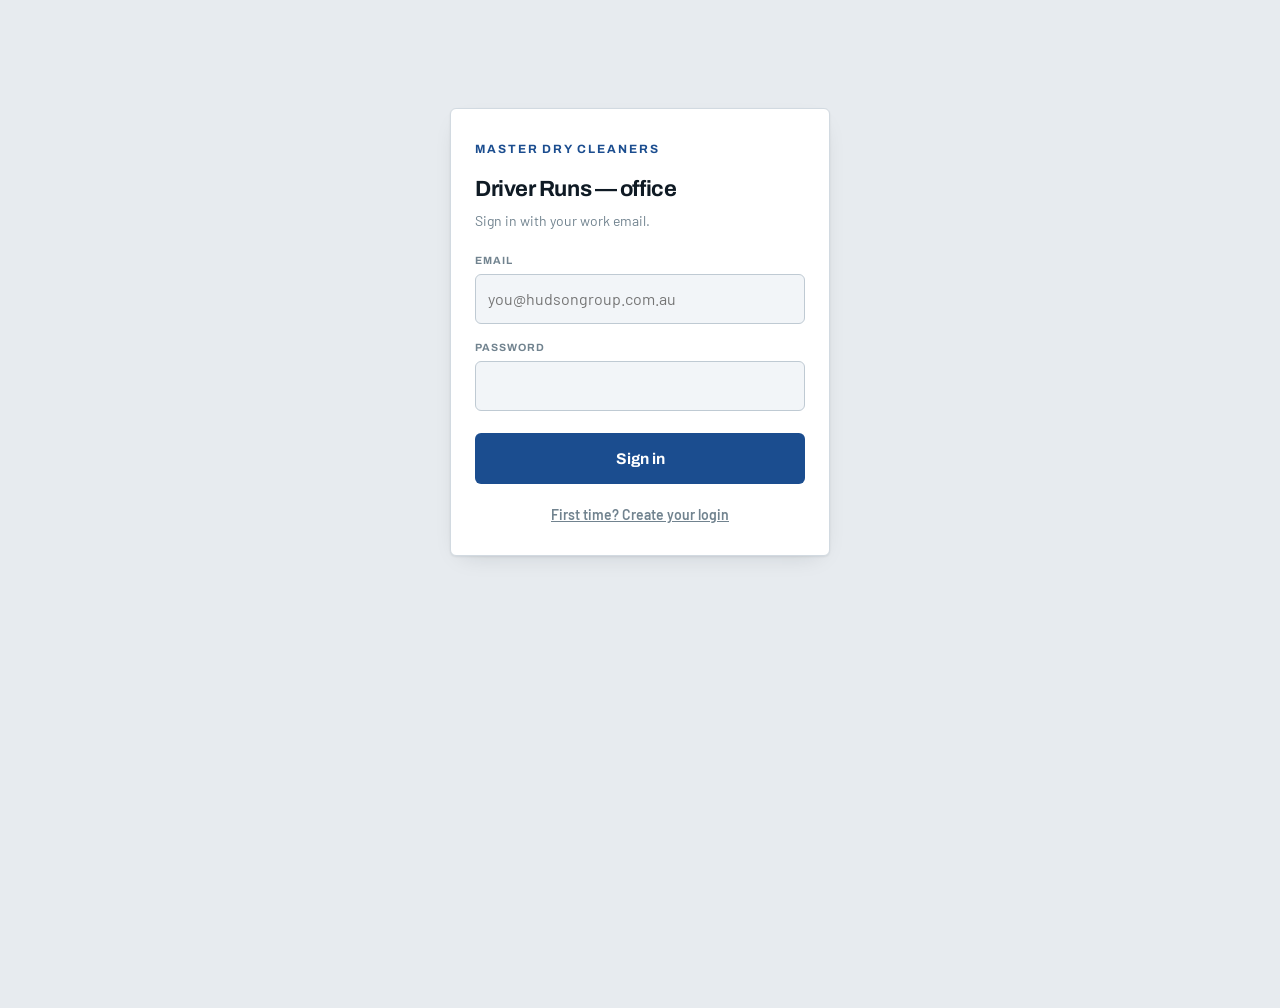
==== admin/index.html @ 6a35dcfd "Admin side: today board, customers, vans register and fine lookup Three office screens behind a Supa" ====
<!doctype html>
<html lang="en-AU">
<head>
<meta charset="utf-8">
<meta name="viewport" content="width=device-width, initial-scale=1">
<meta name="theme-color" content="#1B4D8F">
<title>Today — Driver Runs office</title>
<link rel="preconnect" href="https://fonts.googleapis.com">
<link rel="preconnect" href="https://fonts.gstatic.com" crossorigin>
<link rel="stylesheet" href="https://fonts.googleapis.com/css2?family=Archivo:wght@600;700&family=Barlow:wght@400;500;600;700&display=swap">
<link rel="stylesheet" href="../assets/app.css">
<link rel="stylesheet" href="../assets/admin.css">
</head>
<body class="admin">
<div id="root"></div>

<script type="module">
import { auth, signIn, db, esc, hhmm, clock, longDate, todayISO, nav, wireNav, mountLogin }
  from '../assets/admin.js';

const root = document.getElementById('root');
const REASONS = { nobody_home:'Nobody home', nothing_ready:'Nothing ready', other:'Something else' };
let date = new URLSearchParams(location.search).get('date') || todayISO();
let error = '';
let poll = null;

/* ── login ───────────────────────────────────────────────────────────────── */

function renderLogin() { mountLogin(root, boot); }

/* ── today ───────────────────────────────────────────────────────────────── */

async function loadBoard() {
  const runs = await db(
    `run_days?service_date=eq.${date}` +
    `&select=id,status,started_at,completed_at,cancel_reason,` +
    `routes(name,start_time),drivers(display_name),` +
    `run_stops(id,status,tickable,kind,customer_name,label,issue_reason,issue_note,marked_at)` +
    `&order=service_date.asc`);

  const logs = await db(
    `vehicle_logs?service_date=eq.${date}` +
    `&select=id,failed,skipped,skip_reason,answers,odometer_start,` +
    `vehicles(label,rego),drivers(display_name)`);

  const vans = await db(
    `vehicles?is_active=eq.true&select=id,label,rego,odometer,service_due_km,service_due_date,rego_expiry&order=label.asc`);

  return { runs, logs, vans };
}

function issuesFrom(runs) {
  const out = [];
  runs.forEach(r => (r.run_stops || []).forEach(s => {
    if (s.status === 'issue') out.push({
      name: s.customer_name || s.label,
      reason: REASONS[s.issue_reason] || 'Issue',
      note: s.issue_note,
      at: s.marked_at,
      who: r.drivers && r.drivers.display_name
    });
  }));
  return out.sort((a, b) => String(a.at).localeCompare(String(b.at)));
}

function vanFlags(vans, logs) {
  const out = [];
  vans.forEach(v => {
    if (v.service_due_km != null && v.odometer != null && v.service_due_km - v.odometer <= 500)
      out.push(`${v.label} (${v.rego}) — service due in ${(v.service_due_km - v.odometer).toLocaleString('en-AU')} km`);
    if (v.service_due_date) {
      const days = Math.round((new Date(v.service_due_date) - new Date(date)) / 86400000);
      if (days <= 14) out.push(`${v.label} (${v.rego}) — service due ${days < 0 ? Math.abs(days) + ' days ago' : 'in ' + days + ' days'}`);
    }
    if (v.rego_expiry) {
      const days = Math.round((new Date(v.rego_expiry) - new Date(date)) / 86400000);
      if (days <= 30) out.push(`${v.label} (${v.rego}) — rego ${days < 0 ? 'expired' : 'expires in ' + days + ' days'}`);
    }
  });
  logs.filter(l => l.failed).forEach(l => {
    const bad = (l.answers || []).filter(a => a.ok === false)
      .map(a => `${a.label}${a.note ? ' — ' + a.note : ''}`).join('; ');
    out.push(`${l.vehicles ? l.vehicles.label : 'Van'} failed the pre-start check (${l.drivers ? l.drivers.display_name : '?'}): ${bad}`);
  });
  logs.filter(l => l.skipped).forEach(l => {
    out.push(`${l.drivers ? l.drivers.display_name : 'A driver'} skipped the pre-start check — “${l.skip_reason}”`);
  });
  return out;
}

function renderBoard(d) {
  const issues = issuesFrom(d.runs);
  const flags = vanFlags(d.vans, d.logs);

  root.innerHTML = `
    ${nav('index.html')}
    <div class="wrap">
      <div class="panel">
        <header>
          <div><h2>Today</h2>
            <span class="when">${longDate(date)} &middot; refreshes every 30 seconds</span></div>
          <div class="datectl">
            <input type="date" id="date" value="${date}">
            <button class="btn" id="jump">Go</button>
          </div>
        </header>

        ${issues.length ? `<div class="alert"><h3>Needs a phone call</h3><ul>
          ${issues.map(i => `<li>
            <b>${esc(i.name)}</b> <span class="rsn">${esc(i.reason)}</span>
            <span class="t">${clock(i.at)}${i.who ? ' &middot; ' + esc(i.who) : ''}</span>
            ${i.note ? `<span class="nt">&ldquo;${esc(i.note)}&rdquo;</span>` : ''}
          </li>`).join('')}
        </ul></div>` : ''}

        ${flags.length ? `<div class="amber"><strong>Vans</strong>
          <ul>${flags.map(f => `<li>${esc(f)}</li>`).join('')}</ul></div>` : ''}

        ${d.runs.length ? `<div class="board">
          ${d.runs.map(r => {
            const stops = (r.run_stops || []).filter(s => s.tickable && s.status !== 'skipped');
            const done = stops.filter(s => s.status === 'done').length;
            const iss  = stops.filter(s => s.status === 'issue').length;
            const togo = stops.filter(s => s.status === 'pending').length;
            const last = stops.filter(s => s.marked_at).sort((a,b) => String(b.marked_at).localeCompare(String(a.marked_at)))[0];
            const log  = d.logs.find(l => l.drivers && r.drivers && l.drivers.display_name === r.drivers.display_name);
            const pct  = stops.length ? ((done + iss) / stops.length * 100).toFixed(1) : 0;
            return `<div class="col">
              <h3>${esc(r.routes ? r.routes.name : 'Route')}</h3>
              <p class="drv">${esc(r.drivers ? r.drivers.display_name : 'No driver assigned')}${
                r.routes && r.routes.start_time ? ' &middot; ' + hhmm(r.routes.start_time) + ' start' : ''}${
                log && log.vehicles ? ' &middot; ' + esc(log.vehicles.rego) : ''}</p>
              <div class="bar"><i style="width:${pct}%"></i></div>
              <div class="cnt">
                <div class="g ${done ? '' : 'zero'}"><b class="num">${done}</b>done</div>
                <div class="r ${iss ? '' : 'zero'}"><b class="num">${iss}</b>issue</div>
                <div class="${togo ? '' : 'zero'}"><b class="num">${togo}</b>to go</div>
              </div>
              <p class="last">${
                r.status === 'cancelled' ? 'Cancelled — ' + esc(r.cancel_reason || 'no run')
                : r.status === 'complete' ? 'Finished ' + clock(r.completed_at)
                : last ? 'Last tick ' + clock(last.marked_at) + ' — ' + esc(last.customer_name || last.label)
                : 'Not started'}</p>
            </div>`;
          }).join('')}
        </div>` : `<div class="empty">No runs generated for ${longDate(date)} yet.<br>
          They build themselves the moment a driver opens the app.</div>`}
      </div>
    </div>`;

  wireNav();
  root.querySelector('#jump').addEventListener('click', () => {
    date = root.querySelector('#date').value || todayISO();
    history.replaceState(null, '', `?date=${date}`);
    refresh();
  });
}

async function refresh() {
  try { renderBoard(await loadBoard()); }
  catch (err) {
    if (/Signed out/.test(err.message)) return renderLogin();
    root.innerHTML = `${nav('index.html')}<div class="wrap"><div class="panel">
      <div class="empty">${esc(err.message)}</div></div></div>`;
    wireNav();
  }
}

function boot() {
  if (!auth.token) return renderLogin();
  refresh();
  clearInterval(poll);
  poll = setInterval(() => { if (!document.hidden) refresh(); }, 30000);
}

boot();
</script>
</body>
</html>
---- assets/app.css ----
/* MDC Driver Runs — one stylesheet, mobile first.
   Workwear register: cool grey-blue neutrals, a laundry-marker blue accent,
   and semantic green/amber kept strictly for status. */

:root{
  --ground:#E7EBEF; --surface:#FFFFFF; --surface-2:#F2F5F8; --surface-3:#E9EEF2;
  --ink:#0F1A24; --ink-2:#42535F; --ink-3:#71838F;
  --line:#D2DAE1; --line-2:#BFCAD3;
  --accent:#1B4D8F; --accent-ink:#FFFFFF; --accent-soft:#E2ECF8; --accent-line:#A9C4E4;
  --done:#1B6E45; --done-ink:#FFFFFF; --done-soft:#DEF0E6;
  --issue:#A8460B; --issue-ink:#FFFFFF; --issue-soft:#FAE7D8; --issue-line:#E3B187;
  --flag:#7E5A0E; --flag-soft:#FAF1D8; --flag-line:#E0C173;
  --shadow:0 1px 2px rgba(15,26,36,.08), 0 8px 24px -12px rgba(15,26,36,.18);
  --r:6px;
}
@media (prefers-color-scheme:dark){
  :root:not([data-theme="light"]){
    --ground:#0A1118; --surface:#141F29; --surface-2:#1B2831; --surface-3:#22303B;
    --ink:#E9EFF4; --ink-2:#A2B3C0; --ink-3:#7A8C9A;
    --line:#26343F; --line-2:#33444F;
    --accent:#66A3E2; --accent-ink:#0A1118; --accent-soft:#15263A; --accent-line:#2C4A66;
    --done:#5CC191; --done-ink:#08150E; --done-soft:#11291F;
    --issue:#E68A4E; --issue-ink:#1A0D05; --issue-soft:#2A1A10; --issue-line:#6A3D1C;
    --flag:#E3BF6E; --flag-soft:#252009; --flag-line:#4E4120;
    --shadow:0 1px 2px rgba(0,0,0,.4), 0 8px 24px -12px rgba(0,0,0,.7);
  }
}
:root[data-theme="dark"]{
  --ground:#0A1118; --surface:#141F29; --surface-2:#1B2831; --surface-3:#22303B;
  --ink:#E9EFF4; --ink-2:#A2B3C0; --ink-3:#7A8C9A;
  --line:#26343F; --line-2:#33444F;
  --accent:#66A3E2; --accent-ink:#0A1118; --accent-soft:#15263A; --accent-line:#2C4A66;
  --done:#5CC191; --done-ink:#08150E; --done-soft:#11291F;
  --issue:#E68A4E; --issue-ink:#1A0D05; --issue-soft:#2A1A10; --issue-line:#6A3D1C;
  --flag:#E3BF6E; --flag-soft:#252009; --flag-line:#4E4120;
  --shadow:0 1px 2px rgba(0,0,0,.4), 0 8px 24px -12px rgba(0,0,0,.7);
}

*{box-sizing:border-box}
html,body{height:100%}
body{
  margin:0; background:var(--ground); color:var(--ink);
  font-family:"Barlow",system-ui,-apple-system,"Segoe UI",sans-serif;
  font-size:16px; line-height:1.5; -webkit-font-smoothing:antialiased;
  -webkit-tap-highlight-color:transparent;
}
h1,h2,h3,h4{font-family:"Archivo",system-ui,sans-serif; margin:0; text-wrap:balance}
button{font:inherit; color:inherit; cursor:pointer; border:0; background:none}
input{font:inherit; color:inherit}
:focus-visible{outline:2px solid var(--accent); outline-offset:2px; border-radius:3px}
.num{font-variant-numeric:tabular-nums}
[hidden]{display:none !important}
@media (prefers-reduced-motion:reduce){*{animation-duration:.01ms !important; transition-duration:.01ms !important}}

.app{max-width:560px; margin:0 auto; min-height:100%; background:var(--surface); display:flex; flex-direction:column}

/* ── login ───────────────────────────────────────────────────────────────── */
.pad-screen{padding:30px 22px 24px; display:flex; flex-direction:column; flex:1}
.mark{font-family:"Archivo",sans-serif; font-weight:700; font-size:12px; letter-spacing:.16em; text-transform:uppercase; color:var(--accent)}
.pad-screen h2{font-size:25px; font-weight:600; margin:24px 0 4px; letter-spacing:-.018em}
.sub{color:var(--ink-3); font-size:14px; margin:0 0 22px}
.names{display:flex; flex-direction:column; gap:9px}
.name-btn{
  display:flex; align-items:center; gap:12px; width:100%; text-align:left;
  background:var(--surface-2); border:1.5px solid var(--line); border-radius:var(--r);
  padding:15px; font-size:17px; font-weight:600;
}
.name-btn:hover{border-color:var(--accent-line); background:var(--accent-soft)}
.initials{width:34px; height:34px; flex:none; border-radius:50%; background:var(--accent); color:var(--accent-ink); display:grid; place-items:center; font-family:"Archivo",sans-serif; font-size:12.5px; font-weight:700}
.back{font-size:13.5px; font-weight:600; color:var(--ink-3); align-self:flex-start; padding:4px 0}
.back:hover{color:var(--accent)}
.dots{display:flex; gap:13px; justify-content:center; margin:28px 0 22px}
.dot{width:14px; height:14px; border-radius:50%; border:2px solid var(--line-2)}
.dot.on{background:var(--accent); border-color:var(--accent)}
.keys{display:grid; grid-template-columns:repeat(3,1fr); gap:9px; margin-top:auto}
.key{background:var(--surface-2); border:1.5px solid var(--line); border-radius:var(--r); padding:16px 0; font-family:"Archivo",sans-serif; font-size:22px; font-weight:600}
.key:hover{background:var(--accent-soft); border-color:var(--accent-line)}
.key.ghost{background:none; border-color:transparent; font-size:13.5px; color:var(--ink-3)}
.err{background:var(--issue-soft); border:1.5px solid var(--issue-line); color:var(--issue); border-radius:var(--r); padding:10px 12px; font-size:14.5px; font-weight:600; margin:14px 0 0}

/* ── run header ──────────────────────────────────────────────────────────── */
.runhead{padding:12px 15px 13px; border-bottom:1.5px solid var(--line); background:var(--surface); position:sticky; top:0; z-index:2}
.runtop{display:flex; align-items:center; justify-content:space-between; gap:10px}
.who{font-family:"Archivo",sans-serif; font-size:15.5px; font-weight:700}
.sync{display:flex; align-items:center; gap:6px; font-size:11.5px; font-weight:600; color:var(--ink-3); font-family:"Archivo",sans-serif; white-space:nowrap}
.led{width:8px; height:8px; border-radius:50%; background:var(--done); flex:none}
.sync.off .led{background:var(--ink-3)}
.sync.queued .led{background:var(--flag)}
.runmeta{display:flex; align-items:baseline; justify-content:space-between; gap:10px; margin-top:3px}
.date{font-size:13px; color:var(--ink-2)}
.pill{font-family:"Archivo",sans-serif; font-size:12px; font-weight:700; background:var(--ink); color:var(--ground); padding:3px 9px; border-radius:20px; white-space:nowrap}
.bar{height:4px; background:var(--line-2); border-radius:2px; margin-top:9px; overflow:hidden}
.bar i{display:block; height:100%; background:var(--done); transition:width .28s ease}

/* ── stops ───────────────────────────────────────────────────────────────── */
.stops{padding-bottom:96px}
.routehead{padding:11px 14px; background:var(--surface-2); border-bottom:1.5px solid var(--line); font-family:"Archivo",sans-serif; font-size:11.5px; font-weight:700; letter-spacing:.1em; text-transform:uppercase; color:var(--ink-3); display:flex; justify-content:space-between}
.stop{display:grid; grid-template-columns:34px 1fr; border-bottom:1.5px solid var(--line)}
.rail{display:flex; flex-direction:column; align-items:center; padding:14px 0 0; gap:5px; border-right:1.5px solid var(--line); background:var(--surface-2)}
.seq{font-family:"Archivo",sans-serif; font-size:12px; font-weight:700; color:var(--ink-3)}
.tick{width:15px; height:15px; border-radius:50%; border:2px solid var(--line-2)}
.body{padding:13px 14px 14px; min-width:0}
.cust{font-family:"Archivo",sans-serif; font-size:16px; font-weight:700; line-height:1.25; letter-spacing:-.012em}
.addr{font-size:13.5px; color:var(--ink-2); margin-top:2px; line-height:1.35}
.order{font-size:14.5px; font-weight:500; margin-top:8px; line-height:1.35}
.tags{display:flex; flex-wrap:wrap; gap:5px; margin-top:8px}
.tag{font-family:"Archivo",sans-serif; font-size:10.5px; font-weight:700; letter-spacing:.07em; text-transform:uppercase; padding:3px 7px; border-radius:3px; border:1.5px solid}
.tag.time{color:var(--accent); background:var(--accent-soft); border-color:var(--accent-line)}
.access{display:flex; gap:8px; margin-top:9px; padding:8px 10px; border-radius:var(--r); background:var(--flag-soft); border:1.5px solid var(--flag-line); font-size:13px; line-height:1.35; color:var(--flag); font-weight:600}
.links{display:flex; flex-wrap:wrap; gap:14px; margin-top:10px}
.links a{font-family:"Archivo",sans-serif; font-size:12.5px; font-weight:600; color:var(--accent); text-decoration:none; border-bottom:1.5px solid var(--accent-line); padding-bottom:1px}
.acts{display:grid; grid-template-columns:1fr 1fr; gap:8px; margin-top:12px}
.act{padding:14px 0; border-radius:var(--r); font-family:"Archivo",sans-serif; font-size:14.5px; font-weight:700; border:1.5px solid; transition:transform .08s}
.act:active{transform:scale(.98)}
.act.done{background:var(--done); color:var(--done-ink); border-color:var(--done)}
.act.issue{background:var(--surface); color:var(--issue); border-color:var(--issue-line)}

/* markers: a direction, not a stop */
.stop.marker .rail{background:var(--accent-soft)}
.stop.marker .tick{border-style:dashed; border-color:var(--accent-line)}
.stop.marker .cust{color:var(--accent); font-size:14.5px}

.stop.settled .body{padding-top:11px; padding-bottom:11px}
.stop.settled .cust{font-size:14.5px}
.stop.settled .rail{background:var(--done-soft)}
.stop.settled.is-issue .rail{background:var(--issue-soft)}
.stop.settled .tick{background:var(--done); border-color:var(--done); border-style:solid}
.stop.settled.is-issue .tick{background:var(--issue); border-color:var(--issue)}
.settledrow{display:flex; align-items:center; gap:10px; justify-content:space-between; margin-top:5px}
.stamp-time{font-family:"Archivo",sans-serif; font-size:12px; font-weight:700; color:var(--done)}
.is-issue .stamp-time{color:var(--issue)}
.undo{font-family:"Archivo",sans-serif; font-size:12px; font-weight:600; color:var(--ink-3); text-decoration:underline; white-space:nowrap}
.issnote{font-size:12.5px; color:var(--issue); margin-top:4px; font-weight:500}
.empty{padding:44px 24px; text-align:center; color:var(--ink-3); font-size:15px}
.empty strong{display:block; font-family:"Archivo",sans-serif; font-size:18px; color:var(--ink); margin-bottom:5px}

.finish{position:fixed; left:12px; right:12px; bottom:12px; max-width:536px; margin:0 auto; padding:16px 0; border-radius:var(--r); background:var(--accent); color:var(--accent-ink); font-family:"Archivo",sans-serif; font-size:15px; font-weight:700; box-shadow:var(--shadow); text-align:center; z-index:3}

/* ── sheet ───────────────────────────────────────────────────────────────── */
.sheet-bg{position:fixed; inset:0; background:rgba(8,14,20,.55); display:grid; align-items:end; z-index:10}
.sheet{background:var(--surface); border-radius:16px 16px 0 0; padding:20px 18px calc(18px + env(safe-area-inset-bottom)); max-width:560px; margin:0 auto; width:100%}
.sheet h3{font-size:17px; font-weight:700}
.sheet .for{font-size:13px; color:var(--ink-3); margin:2px 0 16px}
.opts{display:flex; flex-direction:column; gap:8px}
.opt{text-align:left; padding:15px; border:1.5px solid var(--line); border-radius:var(--r); background:var(--surface-2); font-size:15.5px; font-weight:600}
.opt[aria-pressed="true"]{border-color:var(--issue); background:var(--issue-soft); color:var(--issue)}
.sheet input{width:100%; margin-top:11px; padding:13px; border:1.5px solid var(--line); border-radius:var(--r); background:var(--surface-2); font-size:16px}
.sheetacts{display:grid; grid-template-columns:1fr 1.4fr; gap:9px; margin-top:14px}
.btn-ghost{padding:14px 0; border:1.5px solid var(--line-2); border-radius:var(--r); font-family:"Archivo",sans-serif; font-weight:600; font-size:14.5px}
.btn-solid{padding:14px 0; border-radius:var(--r); background:var(--issue); color:var(--issue-ink); font-family:"Archivo",sans-serif; font-weight:700; font-size:14.5px}

/* ── van check ───────────────────────────────────────────────────────────── */
.van{padding:22px 18px 28px}
.van h2{font-size:22px; font-weight:600; letter-spacing:-.015em}
.vans{display:flex; flex-direction:column; gap:9px; margin:16px 0 6px}
.van-btn{display:flex; align-items:center; gap:12px; width:100%; text-align:left; background:var(--surface-2); border:1.5px solid var(--line); border-radius:var(--r); padding:14px 15px}
.van-btn[aria-pressed="true"]{border-color:var(--accent); background:var(--accent-soft)}
.van-btn b{font-family:"Archivo",sans-serif; font-size:16px; font-weight:700; display:block}
.van-btn span{font-size:13px; color:var(--ink-2)}
.van-btn .warn{display:block; margin-top:4px; font-size:12px; font-weight:700; color:var(--flag)}
.field{margin-top:18px}
.field label{display:block; font-family:"Archivo",sans-serif; font-size:10.5px; font-weight:700; letter-spacing:.1em; text-transform:uppercase; color:var(--ink-3); margin-bottom:5px}
.field input{width:100%; padding:14px; border:1.5px solid var(--line-2); border-radius:var(--r); background:var(--surface-2); font-size:19px; font-family:"Archivo",sans-serif; font-weight:600; font-variant-numeric:tabular-nums}
.checks{display:flex; flex-direction:column; gap:8px; margin-top:10px}
.check{border:1.5px solid var(--line); border-radius:var(--r); background:var(--surface-2); padding:11px 13px}
.check .row{display:flex; align-items:center; gap:10px; justify-content:space-between}
.check .lbl{font-size:15px; font-weight:600}
.yn{display:flex; gap:6px; flex:none}
.yn button{padding:7px 14px; border:1.5px solid var(--line-2); border-radius:20px; font-family:"Archivo",sans-serif; font-size:13px; font-weight:700; color:var(--ink-3)}
.yn button[aria-pressed="true"][data-v="yes"]{background:var(--done); border-color:var(--done); color:var(--done-ink)}
.yn button[aria-pressed="true"][data-v="no"]{background:var(--issue); border-color:var(--issue); color:var(--issue-ink)}
.check input{width:100%; margin-top:9px; padding:10px 12px; border:1.5px solid var(--issue-line); border-radius:var(--r); background:var(--surface); font-size:15px}
.primary{width:100%; margin-top:20px; padding:16px 0; border-radius:var(--r); background:var(--accent); color:var(--accent-ink); font-family:"Archivo",sans-serif; font-size:16px; font-weight:700}
.linkish{display:block; width:100%; text-align:center; margin-top:12px; font-size:14px; font-weight:600; color:var(--ink-3); text-decoration:underline; padding:6px}

.foot{padding:16px; text-align:center; color:var(--ink-3); font-size:11.5px; font-family:"Archivo",sans-serif}
---- assets/admin.css ----
/* Admin — desktop. Shares the token set in app.css; this file only adds the
   office-side chrome and layouts. Load app.css first. */

body.admin{background:var(--ground)}
.wrap{max-width:1180px; margin:0 auto; padding:0 20px 64px}

.anav{
  display:flex; align-items:center; gap:12px 26px; flex-wrap:wrap;
  padding:14px 20px; max-width:1180px; margin:0 auto;
}
.anav .brand{font-family:"Archivo",sans-serif; font-size:19px; font-weight:700; letter-spacing:-.02em; color:var(--ink); text-decoration:none}
.anav .tabs{display:flex; gap:20px; margin-left:8px}
.anav .tabs a{
  font-family:"Archivo",sans-serif; font-size:14.5px; font-weight:600; color:var(--ink-3);
  text-decoration:none; padding:6px 0; border-bottom:2.5px solid transparent;
}
.anav .tabs a:hover{color:var(--ink-2)}
.anav .tabs a[aria-current="page"]{color:var(--accent); border-bottom-color:var(--accent)}
.anav .signout{margin-left:auto; font-family:"Archivo",sans-serif; font-size:13px; font-weight:600; color:var(--ink-3); text-decoration:underline}

.panel{background:var(--surface); border:1.5px solid var(--line); border-radius:var(--r); box-shadow:var(--shadow); margin-bottom:24px; overflow:hidden}
.panel > header{padding:15px 20px; border-bottom:1.5px solid var(--line); display:flex; flex-wrap:wrap; gap:8px 18px; align-items:baseline; justify-content:space-between}
.panel h2{font-size:19px; font-weight:700; letter-spacing:-.018em}
.when{font-size:13px; color:var(--ink-3); font-family:"Archivo",sans-serif; font-weight:600}
.datectl{display:flex; gap:8px; align-items:center}
.datectl input{padding:7px 10px; border:1.5px solid var(--line-2); border-radius:var(--r); background:var(--surface-2); font-size:14px}

.alert{padding:15px 20px; background:var(--issue-soft); border-bottom:1.5px solid var(--issue-line)}
.alert h3{font-size:11.5px; font-weight:700; letter-spacing:.1em; text-transform:uppercase; color:var(--issue); margin:0 0 10px}
.alert ul{list-style:none; margin:0; padding:0; display:flex; flex-direction:column; gap:10px}
.alert li{display:flex; flex-wrap:wrap; gap:3px 10px; align-items:baseline; font-size:14.5px}
.alert b{font-family:"Archivo",sans-serif; font-weight:700}
.alert .rsn{color:var(--issue); font-weight:600; font-size:13.5px}
.alert .t{margin-left:auto; color:var(--ink-2); font-size:12.5px; font-family:"Archivo",sans-serif; font-weight:600}
.alert .nt{width:100%; color:var(--ink-2); font-size:13.5px}

.amber{padding:13px 20px; background:var(--flag-soft); border-bottom:1.5px solid var(--flag-line); color:var(--flag); font-size:14px; font-weight:600}
.amber ul{margin:6px 0 0; padding-left:18px}

.board{display:grid; grid-template-columns:repeat(auto-fit,minmax(240px,1fr))}
.col{padding:16px 18px 18px; border-right:1.5px solid var(--line)}
.col:last-child{border-right:0}
.col h3{font-size:15.5px; font-weight:700; letter-spacing:-.012em}
.col .drv{font-size:13.5px; color:var(--ink-2); margin:1px 0 12px}
.cnt{display:flex; gap:16px; margin-top:11px}
.cnt div{font-size:12.5px; color:var(--ink-3); font-family:"Archivo",sans-serif; font-weight:600}
.cnt b{display:block; font-size:21px; font-weight:700; color:var(--ink); line-height:1.15}
.cnt .g b{color:var(--done)}
.cnt .r b{color:var(--issue)}
.cnt .zero b{color:var(--ink-3)}
.last{margin-top:12px; font-size:12.5px; color:var(--ink-3)}

table{width:100%; border-collapse:collapse; font-size:14.5px}
.tablewrap{overflow-x:auto}
th{text-align:left; font-family:"Archivo",sans-serif; font-size:10.5px; font-weight:700; letter-spacing:.09em; text-transform:uppercase; color:var(--ink-3); padding:10px 14px; border-bottom:1.5px solid var(--line); background:var(--surface-2); white-space:nowrap}
td{padding:11px 14px; border-bottom:1.5px solid var(--line); vertical-align:top}
tr:last-child td{border-bottom:0}
td.nm{font-family:"Archivo",sans-serif; font-weight:700}
td.dim{color:var(--ink-2)}
.badge{display:inline-block; font-family:"Archivo",sans-serif; font-size:10px; font-weight:700; letter-spacing:.07em; text-transform:uppercase; padding:2px 7px; border-radius:3px; border:1.5px solid var(--line-2); background:var(--surface-3); color:var(--ink-2); margin-right:4px}
.badge.on{background:var(--accent-soft); color:var(--accent); border-color:var(--accent-line)}
.badge.warn{background:var(--flag-soft); color:var(--flag); border-color:var(--flag-line)}
.badge.bad{background:var(--issue-soft); color:var(--issue); border-color:var(--issue-line)}

.searchbar{padding:13px 18px; border-bottom:1.5px solid var(--line); display:flex; gap:12px; align-items:center; flex-wrap:wrap}
.searchbar input{flex:1; min-width:200px; padding:9px 12px; border:1.5px solid var(--line-2); border-radius:var(--r); background:var(--surface-2); font-size:14.5px}
.searchbar .count{font-family:"Archivo",sans-serif; font-size:12.5px; font-weight:600; color:var(--ink-3)}

.login-card{max-width:380px; margin:12vh auto; background:var(--surface); border:1.5px solid var(--line); border-radius:var(--r); box-shadow:var(--shadow); padding:26px 24px 24px}
.login-card h1{font-size:22px; font-weight:700; margin:14px 0 4px; letter-spacing:-.02em}
.login-card label{display:block; font-family:"Archivo",sans-serif; font-size:10.5px; font-weight:700; letter-spacing:.1em; text-transform:uppercase; color:var(--ink-3); margin:16px 0 5px}
.login-card input{width:100%; padding:12px; border:1.5px solid var(--line-2); border-radius:var(--r); background:var(--surface-2); font-size:16px}

.lookup{display:grid; grid-template-columns:repeat(auto-fit,minmax(180px,1fr)); gap:12px; padding:16px 20px; border-bottom:1.5px solid var(--line); background:var(--surface-2); align-items:end}
.lookup label{display:block; font-family:"Archivo",sans-serif; font-size:10.5px; font-weight:700; letter-spacing:.1em; text-transform:uppercase; color:var(--ink-3); margin-bottom:5px}
.lookup input, .lookup select{width:100%; padding:10px 12px; border:1.5px solid var(--line-2); border-radius:var(--r); background:var(--surface); font-size:15px}
.result{padding:18px 20px}
.result .hit{border:1.5px solid var(--accent-line); background:var(--accent-soft); border-radius:var(--r); padding:15px 17px; margin-bottom:12px}
.result .hit h4{font-family:"Archivo",sans-serif; font-size:17px; font-weight:700; margin-bottom:4px}
.result .hit p{margin:2px 0; font-size:14.5px; color:var(--ink-2)}
.result .none{color:var(--ink-3); font-size:14.5px}

.empty{padding:40px 20px; text-align:center; color:var(--ink-3); font-size:14.5px}
.primary{width:100%; margin-top:22px; padding:14px 0; border-radius:var(--r); background:var(--accent); color:var(--accent-ink); font-family:"Archivo",sans-serif; font-size:15.5px; font-weight:700}
.btn{padding:9px 15px; border-radius:var(--r); background:var(--accent); color:var(--accent-ink); font-family:"Archivo",sans-serif; font-size:13.5px; font-weight:700}
.ghostbtn{width:100%; padding:11px 0; border:1.5px solid var(--line-2); border-radius:var(--r); font-family:"Archivo",sans-serif; font-size:13.5px; font-weight:600; color:var(--ink-2)}
.ghostbtn:hover{border-color:var(--ink-3); color:var(--ink)}
tr[data-van]:hover td{background:var(--surface-2)}
.err{background:var(--issue-soft); border:1.5px solid var(--issue-line); color:var(--issue); border-radius:var(--r); padding:10px 12px; font-size:14.5px; font-weight:600}
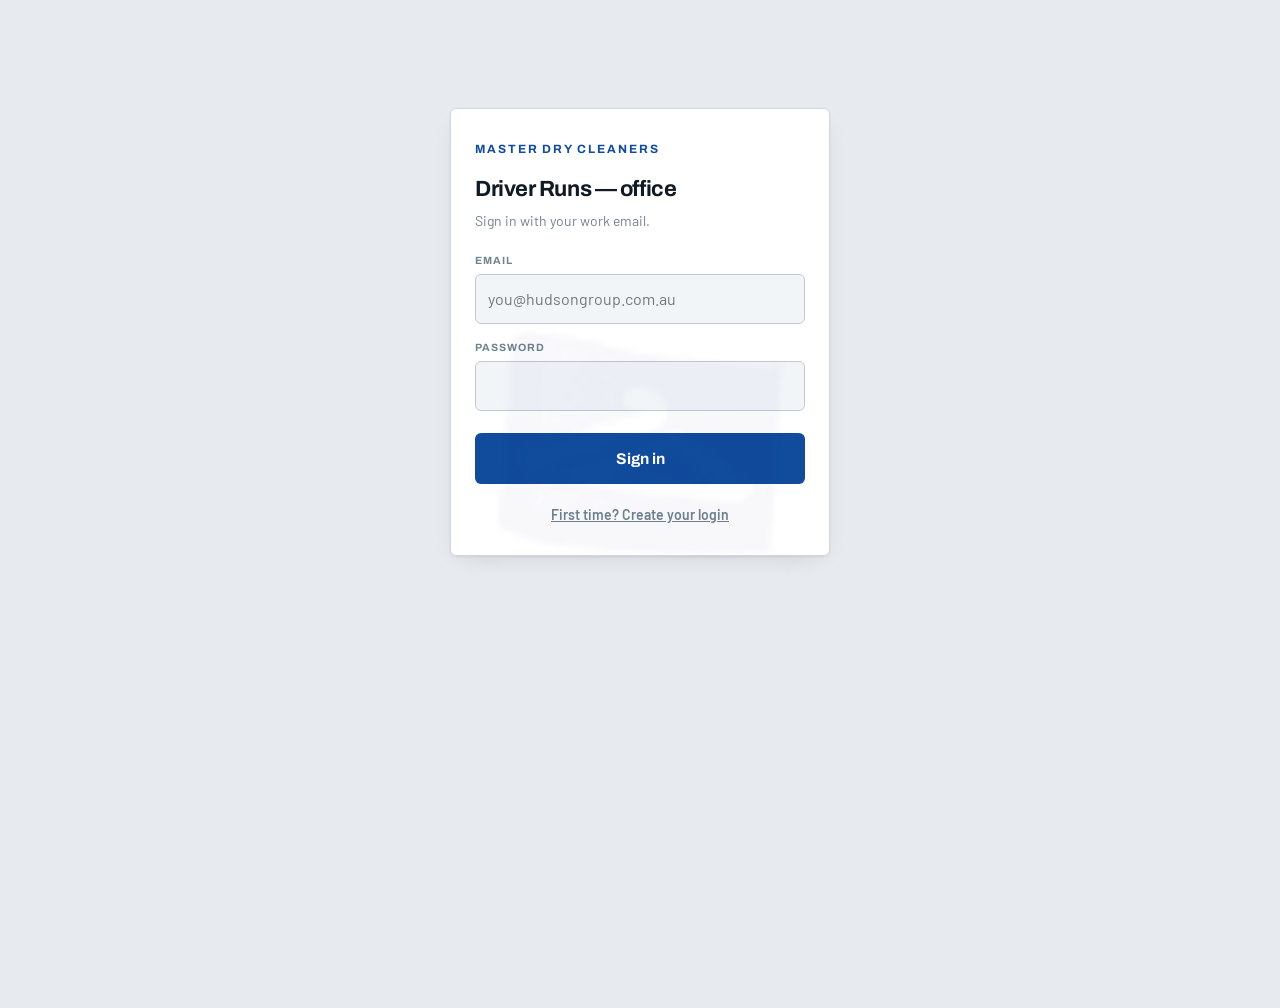
==== commit dc25611c: "Driver messages, van maintenance reporting, and the week-view crash Fixes the calendar crash on swit" ====
--- a/admin/index.html
+++ b/admin/index.html
@@ -3,7 +3,7 @@
 <head>
 <meta charset="utf-8">
 <meta name="viewport" content="width=device-width, initial-scale=1">
-<meta name="theme-color" content="#1B4D8F">
+<meta name="theme-color" content="#114C9C">
 <title>Today — Driver Runs office</title>
 <link rel="preconnect" href="https://fonts.googleapis.com">
 <link rel="preconnect" href="https://fonts.gstatic.com" crossorigin>
@@ -15,7 +15,7 @@
 <div id="root"></div>
 
 <script type="module">
-import { auth, signIn, db, esc, hhmm, clock, longDate, todayISO, nav, wireNav, mountLogin }
+import { auth, signIn, db, rpcAdmin, esc, hhmm, clock, longDate, todayISO, nav, wireNav, mountLogin, access }
   from '../assets/admin.js';
 
 const root = document.getElementById('root');
@@ -23,6 +23,7 @@
 let date = new URLSearchParams(location.search).get('date') || todayISO();
 let error = '';
 let poll = null;
+let drivers = [], msgs = [], msgDraft = { to:'', body:'' }, business = null;
 
 /* ── login ───────────────────────────────────────────────────────────────── */
 
@@ -46,7 +47,14 @@
   const vans = await db(
     `vehicles?is_active=eq.true&select=id,label,rego,odometer,service_due_km,service_due_date,rego_expiry&order=label.asc`);
 
-  return { runs, logs, vans };
+  // Monday of the week the viewed date falls in
+  const d = new Date(date + 'T00:00:00');
+  const monday = new Date(d); monday.setDate(d.getDate() - ((d.getDay() + 6) % 7));
+  const wk = monday.toISOString().slice(0, 10);
+  const weekChecks = await db(`vehicle_logs?service_date=gte.${wk}&service_date=lte.${date}` +
+    `&skipped=eq.false&select=driver_id,service_date,answers,failed`);
+
+  return { runs, logs, vans, weekChecks, weekStart: wk };
 }
 
 function issuesFrom(runs) {
@@ -61,6 +69,16 @@
     });
   }));
   return out.sort((a, b) => String(a.at).localeCompare(String(b.at)));
+}
+
+function checkFlags(d) {
+  const did = new Set((d.weekChecks || [])
+    .filter(l => Array.isArray(l.answers) && l.answers.length)
+    .map(l => l.driver_id));
+  // only chase drivers who are actually rostered on this week
+  const working = new Set((d.runs || []).map(r => r.driver_id).filter(Boolean));
+  return drivers.filter(x => x.is_active && working.has(x.id) && !did.has(x.id))
+                .map(x => `${x.display_name} has not done the weekly van check yet`);
 }
 
 function vanFlags(vans, logs) {
@@ -90,7 +108,7 @@
 
 function renderBoard(d) {
   const issues = issuesFrom(d.runs);
-  const flags = vanFlags(d.vans, d.logs);
+  const flags = [...checkFlags(d), ...vanFlags(d.vans, d.logs)];
 
   root.innerHTML = `
     ${nav('index.html')}
@@ -146,9 +164,44 @@
         </div>` : `<div class="empty">No runs generated for ${longDate(date)} yet.<br>
           They build themselves the moment a driver opens the app.</div>`}
       </div>
+
+      <div class="panel">
+        <header><div><h2>Message the drivers</h2>
+          <span class="when">Shows on their run screen next time they look &mdash; not a notification.
+            Use WhatsApp for anything urgent.</span></div></header>
+        <div class="lookup" style="background:var(--surface)">
+          <div><label for="mto">Who</label>
+            <select id="mto"><option value="">Everyone</option>
+              ${drivers.filter(x => x.is_active).map(x =>
+                `<option value="${x.id}" ${msgDraft.to === x.id ? 'selected' : ''}>${esc(x.display_name)}</option>`).join('')}
+            </select></div>
+          <div style="grid-column:span 2"><label for="mbody">Message</label>
+            <input id="mbody" placeholder="Extra pickup at Seddon on your way back"
+                   value="${esc(msgDraft.body)}"></div>
+          <div><button class="btn" id="msend" style="width:100%;padding:11px 0">Send</button></div>
+        </div>
+        ${msgs.length ? `<div class="tablewrap"><table>
+          <thead><tr><th>Sent</th><th>To</th><th>Message</th><th>Seen</th></tr></thead>
+          <tbody>${msgs.slice(0, 12).map(m => `<tr>
+            <td class="dim">${esc(m.created_at.slice(0,10))} ${clock(m.created_at)}</td>
+            <td class="nm">${esc(m.to)}</td>
+            <td>${esc(m.body)}</td>
+            <td class="dim">${(m.seen || []).length
+              ? (m.seen || []).map(x => `${esc(x.driver)} ${clock(x.read_at)}${
+                  x.reply ? ` &mdash; &ldquo;${esc(x.reply)}&rdquo;` : ''}`).join('<br>')
+              : 'not yet'}</td>
+          </tr>`).join('')}</tbody></table></div>` : ''}
+      </div>
     </div>`;
 
   wireNav();
+  const mt = root.querySelector('#mto');
+  if (mt) mt.addEventListener('change', e => { msgDraft.to = e.target.value; });
+  const mb = root.querySelector('#mbody');
+  if (mb) mb.addEventListener('input', e => { msgDraft.body = e.target.value; });
+  const ms = root.querySelector('#msend');
+  if (ms) ms.addEventListener('click', sendMessage);
+
   root.querySelector('#jump').addEventListener('click', () => {
     date = root.querySelector('#date').value || todayISO();
     history.replaceState(null, '', `?date=${date}`);
@@ -156,8 +209,23 @@
   });
 }
 
+async function sendMessage() {
+  const body = (msgDraft.body || '').trim();
+  if (!body) return;
+  try {
+    await db('driver_messages', { method:'POST', body: JSON.stringify({
+      business_id: business.id, driver_id: msgDraft.to || null, body }) });
+    msgDraft = { to:'', body:'' };
+    await refresh();
+  } catch (e) { alert(e.message); }
+}
+
 async function refresh() {
-  try { renderBoard(await loadBoard()); }
+  try {
+    const d = await loadBoard();
+    try { msgs = await rpcAdmin('admin_message_status', { p_business_id: business.id }); } catch {}
+    renderBoard(d);
+  }
   catch (err) {
     if (/Signed out/.test(err.message)) return renderLogin();
     root.innerHTML = `${nav('index.html')}<div class="wrap"><div class="panel">
@@ -166,8 +234,13 @@
   }
 }
 
-function boot() {
+async function boot() {
   if (!auth.token) return renderLogin();
+  await access();
+  try {
+    [business] = await db('businesses?select=id,slug,name&limit=1');
+    drivers = await db('drivers?select=id,display_name,is_active&order=sort_order.asc');
+  } catch (e) { if (/Signed out/.test(e.message)) return renderLogin(); }
   refresh();
   clearInterval(poll);
   poll = setInterval(() => { if (!document.hidden) refresh(); }, 30000);
--- a/assets/app.css
+++ b/assets/app.css
@@ -6,7 +6,7 @@
   --ground:#E7EBEF; --surface:#FFFFFF; --surface-2:#F2F5F8; --surface-3:#E9EEF2;
   --ink:#0F1A24; --ink-2:#42535F; --ink-3:#71838F;
   --line:#D2DAE1; --line-2:#BFCAD3;
-  --accent:#1B4D8F; --accent-ink:#FFFFFF; --accent-soft:#E2ECF8; --accent-line:#A9C4E4;
+  --accent:#114C9C; --accent-ink:#FFFFFF; --accent-soft:#E4EDF9; --accent-line:#A3C0E6;
   --done:#1B6E45; --done-ink:#FFFFFF; --done-soft:#DEF0E6;
   --issue:#A8460B; --issue-ink:#FFFFFF; --issue-soft:#FAE7D8; --issue-line:#E3B187;
   --flag:#7E5A0E; --flag-soft:#FAF1D8; --flag-line:#E0C173;
@@ -174,3 +174,62 @@
 .linkish{display:block; width:100%; text-align:center; margin-top:12px; font-size:14px; font-weight:600; color:var(--ink-3); text-decoration:underline; padding:6px}
 
 .foot{padding:16px; text-align:center; color:var(--ink-3); font-size:11.5px; font-family:"Archivo",sans-serif}
+
+/* Confirm-loaded: the gear went ON the van. A separate fact from delivering it,
+   so the office can see both halves of the job. */
+.loadbtn{
+  width:100%; margin-top:11px; padding:11px 0; border-radius:var(--r);
+  border:1.5px dashed var(--line-2); background:var(--surface-2);
+  font-family:"Archivo",sans-serif; font-size:13.5px; font-weight:700; color:var(--ink-3);
+}
+.loadbtn:hover{border-color:var(--accent-line); color:var(--accent)}
+.loadbtn.on{border-style:solid; border-color:var(--accent-line);
+  background:var(--accent-soft); color:var(--accent)}
+.loadnote{font-family:"Archivo",sans-serif; font-size:11.5px; font-weight:600;
+  color:var(--accent); margin-top:3px}
+.pill.alt{background:var(--accent-soft); color:var(--accent); margin-left:6px}
+
+
+/* ── brand ───────────────────────────────────────────────────────────────── */
+.logo{display:block; height:30px; width:auto; margin-bottom:16px}
+:root[data-theme="dark"] .logo,
+.logomark{vertical-align:-3px}
+.logomark{height:17px; width:auto; margin-right:7px}
+@media (prefers-color-scheme:dark){
+  :root:not([data-theme="light"]) .logo,
+  :root:not([data-theme="light"]) .logomark{filter:brightness(0) invert(1) opacity(.92)}
+}
+:root[data-theme="dark"] .logo,
+:root[data-theme="dark"] .logomark{filter:brightness(0) invert(1) opacity(.92)}
+
+/* The hanger mark, very faint, behind everything. Fixed so it does not scroll
+   with the stops and pointer-events off so it can never eat a tap. */
+body::before{
+  content:""; position:fixed; inset:0; z-index:0; pointer-events:none;
+  background-image:url('mark.png');
+  background-repeat:no-repeat;
+  background-position:center 62%;
+  background-size:min(300px, 62vw);
+  opacity:.035;
+}
+@media (prefers-color-scheme:dark){
+  :root:not([data-theme="light"]) body::before{opacity:.06; filter:brightness(0) invert(1)}
+}
+:root[data-theme="dark"] body::before{opacity:.06; filter:brightness(0) invert(1)}
+.app, .wrap, .anav{position:relative; z-index:1}
+
+/* Message from the office. Sits above the stops, cannot be missed, and clears
+   as soon as it is acknowledged. */
+.msgs{padding:12px 14px 0; display:flex; flex-direction:column; gap:10px}
+.msg{border:1.5px solid var(--accent-line); background:var(--accent-soft);
+  border-radius:var(--r); padding:12px 13px}
+.msg .mtop{display:flex; justify-content:space-between; align-items:baseline; gap:10px}
+.msg .mfrom{font-family:"Archivo",sans-serif; font-size:10.5px; font-weight:700;
+  letter-spacing:.09em; text-transform:uppercase; color:var(--accent)}
+.msg .mwhen{font-family:"Archivo",sans-serif; font-size:11.5px; color:var(--ink-3)}
+.msg p{margin:6px 0 10px; font-size:15px; font-weight:600; line-height:1.4}
+.msg .mreply{width:100%; padding:10px 12px; border:1.5px solid var(--accent-line);
+  border-radius:var(--r); background:var(--surface); font-size:15px}
+.msg .mack{width:100%; margin-top:8px; padding:12px 0; border-radius:var(--r);
+  background:var(--accent); color:var(--accent-ink);
+  font-family:"Archivo",sans-serif; font-size:14.5px; font-weight:700}
--- a/assets/admin.css
+++ b/assets/admin.css
@@ -8,7 +8,14 @@
   display:flex; align-items:center; gap:12px 26px; flex-wrap:wrap;
   padding:14px 20px; max-width:1180px; margin:0 auto;
 }
-.anav .brand{font-family:"Archivo",sans-serif; font-size:19px; font-weight:700; letter-spacing:-.02em; color:var(--ink); text-decoration:none}
+.anav .brand{display:flex; align-items:center; gap:11px; text-decoration:none; color:var(--ink)}
+.anav .brand img{height:26px; width:auto}
+.anav .brand span{font-family:"Archivo",sans-serif; font-size:19px; font-weight:700; letter-spacing:-.02em;
+  padding-left:11px; border-left:1.5px solid var(--line-2)}
+@media (prefers-color-scheme:dark){
+  :root:not([data-theme="light"]) .anav .brand img{filter:brightness(0) invert(1) opacity(.92)}
+}
+:root[data-theme="dark"] .anav .brand img{filter:brightness(0) invert(1) opacity(.92)}
 .anav .tabs{display:flex; gap:20px; margin-left:8px}
 .anav .tabs a{
   font-family:"Archivo",sans-serif; font-size:14.5px; font-weight:600; color:var(--ink-3);
@@ -87,3 +94,7 @@
 .ghostbtn:hover{border-color:var(--ink-3); color:var(--ink)}
 tr[data-van]:hover td{background:var(--surface-2)}
 .err{background:var(--issue-soft); border:1.5px solid var(--issue-line); color:var(--issue); border-radius:var(--r); padding:10px 12px; font-size:14.5px; font-weight:600}
+
+
+/* watermark path differs for pages inside /admin/ */
+body.admin::before{background-image:url('mark.png')}
